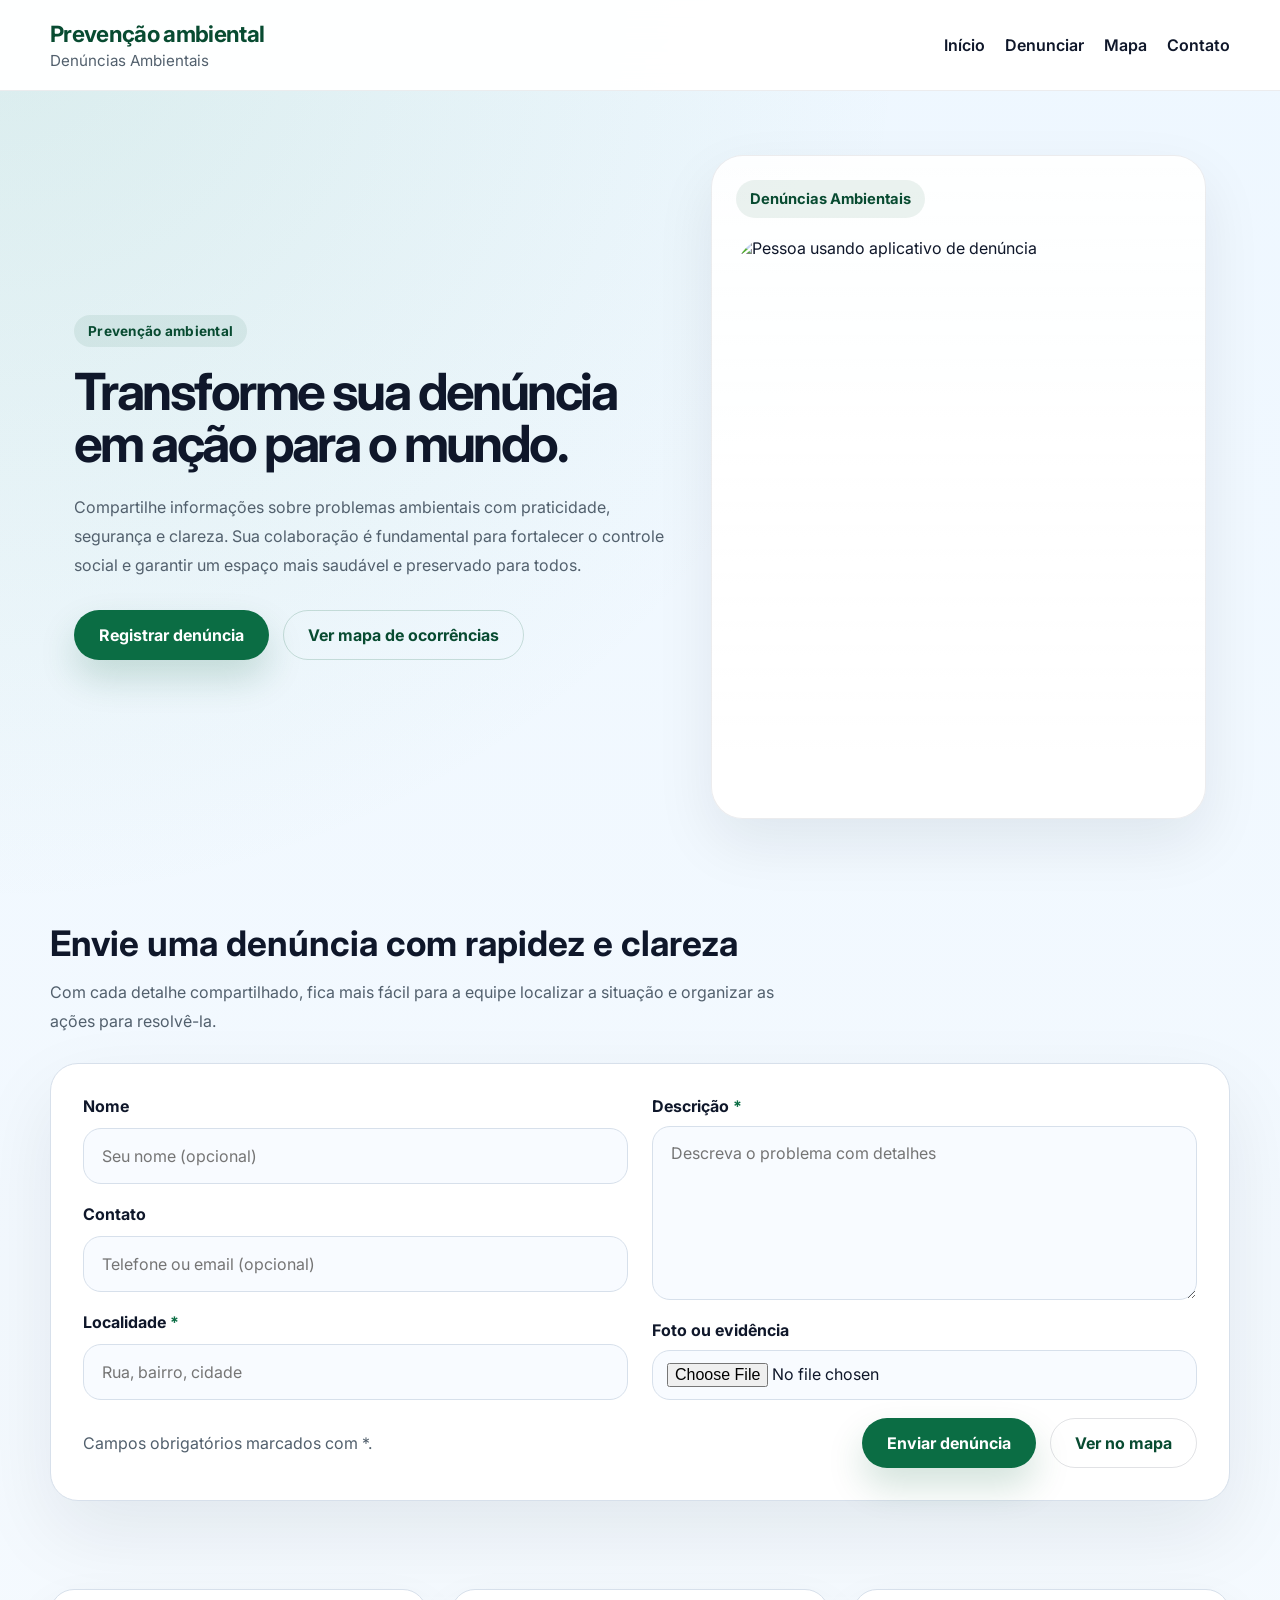
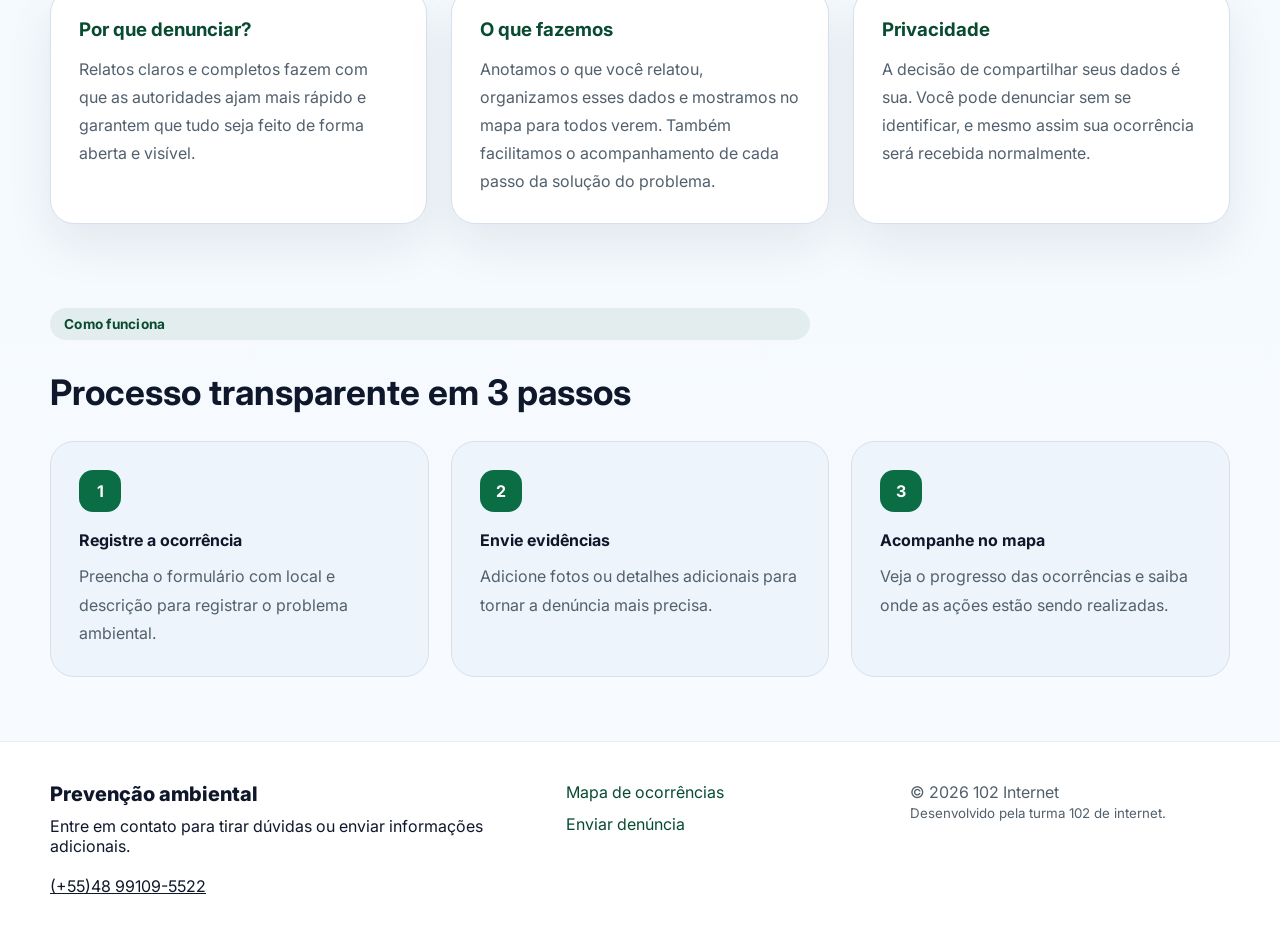
==== index.html @ 796f86c5 "Add files via upload" ====
<!doctype html>
<html lang="pt-BR">
  <head>
    <meta charset="utf-8" />
    <meta name="viewport" content="width=device-width, initial-scale=1" />
    <meta name="description" content="Denuncie problemas ambientais com a plataforma SOS 102. Registre ocorrências, acompanhe ações e visualize no mapa." />
    <title>Prevenção ambiental — Denúncia Ambiental</title>
    <link rel="preconnect" href="https://fonts.googleapis.com" />
    <link rel="preconnect" href="https://fonts.gstatic.com" crossorigin />
    <link href="https://fonts.googleapis.com/css2?family=Inter:wght@400;500;600;700;800&display=swap" rel="stylesheet" />
    <link rel="stylesheet" href="pag.css" />
  </head>
  <body>
    <header class="site-header">
      <div class="container header-inner">
        <a class="brand" href="mapa.html">
          <strong>Prevenção ambiental</strong>
          <span>Denúncias Ambientais</span>
        </a>
        <nav aria-label="Menu principal">
          <ul class="nav-list">
            <li><a href="#hero">Início</a></li>
            <li><a href="#denunciar">Denunciar</a></li>
            <li><a href="mapa.html">Mapa</a></li>
            <li><a href="#contato">Contato</a></li>
          </ul>
        </nav>
      </div>
    </header>

    <main>
      <section id="hero" class="hero-section">
        <div class="container hero-grid">
          <div class="hero-copy">
            <span class="eyebrow">Prevenção ambiental</span>
            <h1>Transforme sua denúncia em ação para o mundo.</h1>
            <p>Compartilhe informações sobre problemas ambientais com praticidade, segurança e clareza. Sua colaboração é fundamental para fortalecer o controle social e garantir um espaço mais saudável e preservado para todos.</p>
            <div class="hero-actions">
                <a class="btn primary" href="#denunciar">Registrar denúncia</a>
                <a class="btn outline" href="mapa.html">Ver mapa de ocorrências</a>
            </div>
          </div>
          <div class="hero-panel" aria-hidden="true">
            <div class="panel-chip">Denúncias Ambientais</div>
            <img src="https://encrypted-tbn0.gstatic.com/images?q=tbn:ANd9GcQopr7oo5r8d6ASJMcEvF2vFW3tY_Xi-Ptfkg&s" alt="Pessoa usando aplicativo de denúncia" />
          </div>
        </div>
      </section>

      <section id="denunciar" class="report-section container">
        <div class="section-header">
          <div>
            
            <h2>Envie uma denúncia com rapidez e clareza</h2>
          </div>
          <p>Com cada detalhe compartilhado, fica mais fácil para a equipe localizar a situação e organizar as ações para resolvê-la.</p>
        </div>

        <form class="report-form" action="/submit-denuncia" method="post" enctype="multipart/form-data" novalidate>
          <div class="form-grid">
            <div class="form-column">
              <div class="form-row">
                <label for="nome">Nome</label>
                <input id="nome" name="nome" type="text" placeholder="Seu nome (opcional)" />
              </div>
              <div class="form-row">
                <label for="contato">Contato</label>
                <input id="contato" name="contato" type="text" placeholder="Telefone ou email (opcional)" />
              </div>
              <div class="form-row">
                <label for="local">Localidade <span>*</span></label>
                <input id="local" name="local" type="text" placeholder="Rua, bairro, cidade" required />
              </div>
            </div>
            <div class="form-column">
              <div class="form-row">
                <label for="descricao">Descrição <span>*</span></label>
                <textarea id="descricao" name="descricao" rows="7" placeholder="Descreva o problema com detalhes" required></textarea>
              </div>
              <div class="form-row">
                <label for="foto">Foto ou evidência</label>
                <input id="foto" name="foto" type="file" accept="image/*" />
              </div>
            </div>
          </div>

          <div class="form-row form-footer">
            <p class="hint">Campos obrigatórios marcados com <span>*</span>.</p>
            <div class="actions">
              <button type="submit" class="btn primary">Enviar denúncia</button>
              <a class="btn ghost" href="mapa.html">Ver no mapa</a>
            </div>
          </div>
        </form>
      </section>

      <section class="info-section container">
        <div class="info-grid">
          <article class="info-card">
            <h3>Por que denunciar?</h3>
            <p>Relatos claros e completos fazem com que as autoridades ajam mais rápido e garantem que tudo seja feito de forma aberta e visível.</p>
          </article>
          <article class="info-card">
            <h3>O que fazemos</h3>
            <p>Anotamos o que você relatou, organizamos esses dados e mostramos no mapa para todos verem. Também facilitamos o acompanhamento de cada passo da solução do problema.</p>
          </article>
          <article class="info-card">
            <h3>Privacidade</h3>
            <p>A decisão de compartilhar seus dados é sua. Você pode denunciar sem se identificar, e mesmo assim sua ocorrência será recebida normalmente.</p>
          </article>
        </div>
      </section>

      <section class="how-it-works container">
        <div class="section-header">
          <span class="eyebrow">Como funciona</span>
          <h2>Processo transparente em 3 passos</h2>
        </div>
        <div class="steps-grid">
          <div class="step-card">
            <strong>1</strong>
            <h4>Registre a ocorrência</h4>
            <p>Preencha o formulário com local e descrição para registrar o problema ambiental.</p>
          </div>
          <div class="step-card">
            <strong>2</strong>
            <h4>Envie evidências</h4>
            <p>Adicione fotos ou detalhes adicionais para tornar a denúncia mais precisa.</p>
          </div>
          <div class="step-card">
            <strong>3</strong>
            <h4>Acompanhe no mapa</h4>
            <p>Veja o progresso das ocorrências e saiba onde as ações estão sendo realizadas.</p>
          </div>
        </div>
      </section>
    </main>

    <footer class="site-footer" id="contato">
      <div class="container footer-grid">
        <div>
          <p class="footer-brand">Prevenção ambiental</p>
          <p>Entre em contato para tirar dúvidas ou enviar informações adicionais.</p>
          <br>
          <p><a href="https://wa.me/5548991095522" target="_blank" rel="noopener noreferrer">(+55)48 99109-5522</a></p>
        </div>
        <div class="footer-links">
          <a href="mapa.html">Mapa de ocorrências</a>
          <a href="#denunciar">Enviar denúncia</a>
        </div>
        <div class="footer-meta">
          <p>&copy; <span id="ano"></span> 102 Internet</p>
          <small>Desenvolvido pela turma 102 de internet.</small>
        </div>
      </div>
    </footer>

    <div class="toast" role="status" aria-live="polite"></div>

    <script>
      const ano = document.getElementById('ano');
      ano.textContent = new Date().getFullYear();

      const form = document.querySelector('.report-form');
      const toast = document.querySelector('.toast');
      const endpoint = window.location.protocol === 'file:'
        ? 'http://localhost:8000/submit-denuncia'
        : new URL('/submit-denuncia', window.location.href).href;

      function mostrarMensagem(mensagem, duracao = 4000) {
        toast.textContent = mensagem;
        toast.classList.add('toast-show');
        setTimeout(() => toast.classList.remove('toast-show'), duracao);
      }

      form.addEventListener('submit', async (event) => {
        event.preventDefault();
        
        const requiredFields = [...form.querySelectorAll('[required]')];
        const allValid = requiredFields.every((field) => field.checkValidity());

        if (!allValid) {
          mostrarMensagem('Por favor, preencha todos os campos obrigatórios.');
          return;
        }

        const formData = new FormData(form);
        const submitBtn = form.querySelector('button[type="submit"]');
        const originalText = submitBtn.textContent;
        submitBtn.disabled = true;
        submitBtn.textContent = 'Enviando...';

        try {
          const controller = new AbortController();
          const timeoutId = setTimeout(() => controller.abort(), 30000); // 30 segundos

          const response = await fetch(endpoint, {
            method: 'POST',
            body: formData,
            signal: controller.signal
          });

          clearTimeout(timeoutId);

          let result;
          try {
            result = await response.json();
          } catch (e) {
            throw new Error('Resposta inválida do servidor.');
          }

          if (!response.ok || !result.success) {
            throw new Error(result.message || 'Erro ao enviar a denúncia.');
          }

          form.reset();
          mostrarMensagem('✓ ' + result.message);
        } catch (error) {
          let mensagemErro = 'Erro ao enviar a denúncia.';
          
          if (error.name === 'AbortError') {
            mensagemErro = 'Tempo limite excedido. Verifique sua conexão e tente novamente.';
          } else if (error instanceof TypeError && error.message.includes('fetch')) {
            mensagemErro = 'Erro de conexão. Verifique se o servidor está rodando em http://localhost:8000';
          } else {
            mensagemErro = error.message;
          }
          
          console.error('Erro ao enviar denúncia:', error);
          mostrarMensagem('✗ ' + mensagemErro);
        } finally {
          submitBtn.disabled = false;
          submitBtn.textContent = originalText;
        }
      });

      // Verifica conexão com o servidor ao carregar a página
      window.addEventListener('load', async () => {
        try {
          const response = await fetch(endpoint, {
            method: 'OPTIONS',
            signal: AbortSignal.timeout(5000)
          });
          console.log('✓ Servidor está online');
        } catch (error) {
          console.warn('⚠️ Servidor pode estar offline:', error.message);
        }
      });
    </script>
  </body>
</html>
---- pag.css ----
:root {
  --bg: #f4f8ff;
  --surface: #ffffff;
  --surface-strong: #eef4fb;
  --accent: #0b6d44;
  --accent-soft: #42a16d;
  --accent-dark: #084b31;
  --text: #0f172a;
  --muted: #52606d;
  --border: #d7e0eb;
  --shadow: 0 24px 60px rgba(15, 23, 42, 0.08);
  --radius: 22px;
  --radius-sm: 14px;
  --max-width: 1180px;
}

* {
  box-sizing: border-box;
  margin: 0;
  padding: 0;
}

html {
  scroll-behavior: smooth;
}

body {
  min-height: 100%;
  font-family: 'Inter', system-ui, -apple-system, BlinkMacSystemFont, 'Segoe UI', sans-serif;
  background: radial-gradient(circle at top left, rgba(66, 161, 109, 0.12), transparent 32%),
    linear-gradient(180deg, #eef7ff 0%, #f8fbfe 100%);
  color: var(--text);
}

img {
  max-width: 100%;
  display: block;
}

a {
  color: inherit;
}

button,
input,
textarea {
  font: inherit;
}

.container {
  width: min(100%, var(--max-width));
  margin: 0 auto;
  padding: 0 24px;
}

.site-header {
  position: sticky;
  top: 0;
  z-index: 10;
  background: rgba(255, 255, 255, 0.96);
  backdrop-filter: blur(16px);
  border-bottom: 1px solid rgba(15, 23, 42, 0.08);
}

.header-inner {
  display: flex;
  align-items: center;
  justify-content: space-between;
  gap: 24px;
  padding: 20px 0;
}

.brand {
  display: inline-flex;
  flex-direction: column;
  gap: 4px;
  text-decoration: none;
}

.brand strong {
  font-size: 1.4rem;
  letter-spacing: -0.03em;
  color: var(--accent-dark);
}

.brand span {
  color: var(--muted);
  font-size: 0.95rem;
}

.nav-list {
  list-style: none;
  display: flex;
  flex-wrap: wrap;
  align-items: center;
  gap: 20px;
}

.nav-list a {
  text-decoration: none;
  color: var(--text);
  font-weight: 600;
  transition: color 0.2s ease;
}

.nav-list a:hover {
  color: var(--accent);
}

.hero-section {
  padding: 64px 0 44px;
}

.hero-grid {
  display: grid;
  gap: 32px;
  align-items: center;
  grid-template-columns: minmax(0, 1.1fr) minmax(360px, 0.9fr);
}

.eyebrow {
  display: inline-flex;
  align-items: center;
  padding: 8px 14px;
  border-radius: 999px;
  background: rgba(6, 95, 58, 0.08);
  color: var(--accent-dark);
  font-size: 0.85rem;
  font-weight: 700;
  letter-spacing: 0.02em;
  margin-bottom: 18px;
}

.hero-copy h1 {
  font-size: clamp(2.7rem, 4vw, 4.2rem);
  line-height: 1.02;
  letter-spacing: -0.05em;
  margin-bottom: 24px;
  max-width: 680px;
}

.hero-copy p {
  max-width: 620px;
  color: var(--muted);
  line-height: 1.8;
  margin-bottom: 30px;
}

.hero-actions {
  display: flex;
  flex-wrap: wrap;
  gap: 14px;
}

.hero-panel {
  background: linear-gradient(180deg, rgba(255, 255, 255, 0.9), #ffffff 90%);
  border: 1px solid rgba(15, 23, 42, 0.08);
  border-radius: 32px;
  padding: 24px;
  box-shadow: var(--shadow);
}

.panel-chip {
  display: inline-flex;
  padding: 10px 14px;
  border-radius: 999px;
  background: rgba(6, 95, 58, 0.08);
  color: var(--accent-dark);
  font-size: 0.92rem;
  font-weight: 700;
  margin-bottom: 20px;
}

.hero-panel img {
  width: 100%;
  border-radius: 34px;
  aspect-ratio: 4 / 5;
  object-fit: cover;
}

.report-section {
  padding: 60px 0 48px;
}

.section-header {
  display: grid;
  gap: 14px;
  max-width: 760px;
  margin-bottom: 28px;
}

.section-header h2 {
  font-size: 2.2rem;
  line-height: 1.15;
}

.section-header p {
  color: var(--muted);
  line-height: 1.8;
}

.report-form {
  background: var(--surface);
  border: 1px solid var(--border);
  border-radius: 28px;
  padding: 32px;
  box-shadow: 0 32px 80px rgba(15, 23, 42, 0.08);
}

.form-grid {
  display: grid;
  gap: 24px;
  grid-template-columns: repeat(2, minmax(0, 1fr));
}

.form-column {
  display: grid;
  gap: 20px;
}

.form-row {
  display: grid;
  gap: 10px;
}

.form-row label {
  font-weight: 700;
  color: var(--text);
}

.form-row label span {
  color: var(--accent);
}

.form-row input[type='text'],
.form-row input[type='file'],
.form-row textarea {
  width: 100%;
  border: 1px solid var(--border);
  border-radius: 18px;
  padding: 16px 18px;
  color: var(--text);
  background: #f8fbff;
  transition: border-color 0.2s ease, box-shadow 0.2s ease;
}

.form-row textarea {
  resize: vertical;
  min-height: 170px;
}

.form-row input[type='file'] {
  padding: 12px 14px;
}

.form-row input:focus,
.form-row textarea:focus,
.form-row select:focus {
  outline: none;
  border-color: rgba(6, 95, 58, 0.35);
  box-shadow: 0 0 0 4px rgba(66, 161, 109, 0.16);
}

.form-footer {
  align-items: center;
  gap: 18px;
  margin-top: 18px;
  display: flex;
  justify-content: space-between;
  flex-wrap: wrap;
}

.hint {
  color: var(--muted);
}

.actions {
  display: flex;
  flex-wrap: wrap;
  gap: 14px;
}

.btn {
  display: inline-flex;
  align-items: center;
  justify-content: center;
  gap: 8px;
  padding: 14px 24px;
  border-radius: 999px;
  font-weight: 700;
  text-decoration: none;
  border: 1px solid transparent;
  transition: transform 0.18s ease, box-shadow 0.18s ease, background-color 0.18s ease, color 0.18s ease;
}

.btn.primary {
  background: var(--accent);
  color: #fff;
  box-shadow: 0 18px 36px rgba(6, 95, 58, 0.18);
}

.btn.primary:hover {
  transform: translateY(-2px);
  background: var(--accent-dark);
}

.btn.outline {
  background: transparent;
  color: var(--accent-dark);
  border-color: rgba(6, 95, 58, 0.18);
}

.btn.ghost {
  background: transparent;
  color: var(--accent-dark);
  border-color: rgba(15, 23, 42, 0.12);
}

.btn:hover {
  transform: translateY(-2px);
}

.info-section {
  padding: 40px 0 36px;
}

.info-grid {
  display: grid;
  gap: 24px;
  grid-template-columns: repeat(3, minmax(0, 1fr));
}

.info-card {
  background: var(--surface);
  padding: 28px;
  border-radius: 24px;
  border: 1px solid var(--border);
  box-shadow: 0 22px 48px rgba(15, 23, 42, 0.08);
}

.info-card h3 {
  margin-bottom: 14px;
  color: var(--accent-dark);
}

.info-card p {
  color: var(--muted);
  line-height: 1.75;
}

.how-it-works {
  padding: 48px 0 64px;
}

.steps-grid {
  display: grid;
  gap: 22px;
  grid-template-columns: repeat(3, minmax(0, 1fr));
}

.step-card {
  background: var(--surface-strong);
  border: 1px solid var(--border);
  border-radius: 24px;
  padding: 28px;
  transition: transform 0.2s ease, box-shadow 0.2s ease;
}

.step-card:hover {
  transform: translateY(-6px);
  box-shadow: 0 28px 48px rgba(15, 23, 42, 0.08);
}

.step-card strong {
  display: inline-flex;
  width: 42px;
  height: 42px;
  border-radius: 14px;
  align-items: center;
  justify-content: center;
  color: #fff;
  background: var(--accent);
  margin-bottom: 18px;
}

.step-card h4 {
  margin-bottom: 12px;
}

.step-card p {
  color: var(--muted);
  line-height: 1.8;
}

.site-footer {
  background: #fff;
  border-top: 1px solid rgba(15, 23, 42, 0.08);
}

.footer-grid {
  display: grid;
  gap: 24px;
  grid-template-columns: minmax(0, 1fr) minmax(180px, 320px) minmax(220px, 320px);
  align-items: start;
  padding: 40px 0;
}

.footer-brand {
  font-weight: 800;
  font-size: 1.25rem;
  margin-bottom: 10px;
}

.footer-links {
  display: flex;
  flex-direction: column;
  gap: 12px;
}

.footer-links a {
  color: var(--accent-dark);
  text-decoration: none;
}

.footer-links a:hover {
  text-decoration: underline;
}

.footer-meta p,
.footer-meta small {
  color: var(--muted);
}

.toast {
  position: fixed;
  left: 50%;
  bottom: 28px;
  transform: translateX(-50%) translateY(16px);
  padding: 16px 20px;
  border-radius: 18px;
  background: rgba(15, 23, 42, 0.92);
  color: #fff;
  opacity: 0;
  pointer-events: none;
  transition: opacity 0.25s ease, transform 0.25s ease;
  max-width: min(90%, 420px);
  text-align: center;
}

.toast-show {
  opacity: 1;
  transform: translateX(-50%) translateY(0);
}

@media (max-width: 980px) {
  .hero-grid,
  .form-grid,
  .info-grid,
  .steps-grid,
  .footer-grid {
    grid-template-columns: 1fr;
  }

  .hero-panel {
    padding: 22px;
  }
}

@media (max-width: 640px) {
  .container {
    padding: 0 18px;
  }

  .header-inner {
    flex-direction: column;
    align-items: flex-start;
  }

  .hero-copy h1 {
    font-size: 2.4rem;
  }

  .form-footer {
    flex-direction: column;
    align-items: stretch;
  }

  .actions {
    justify-content: stretch;
  }
}
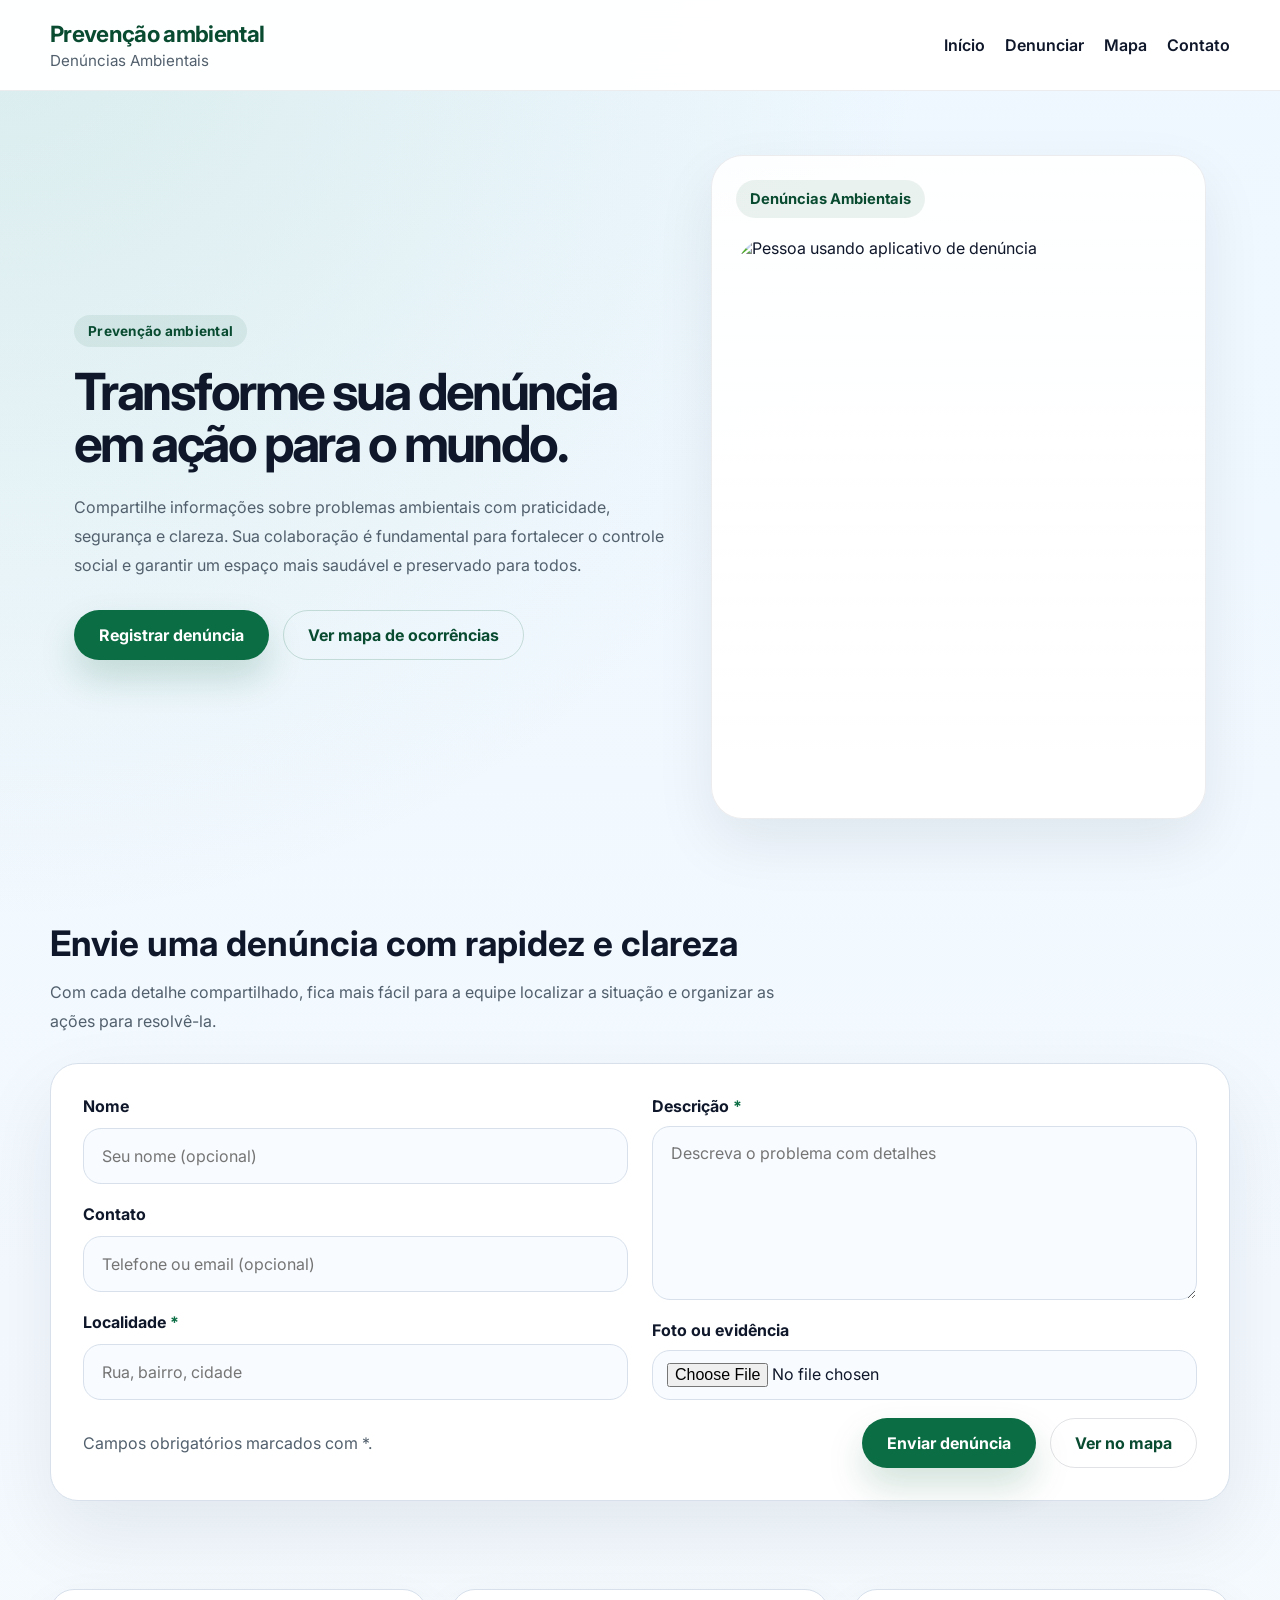
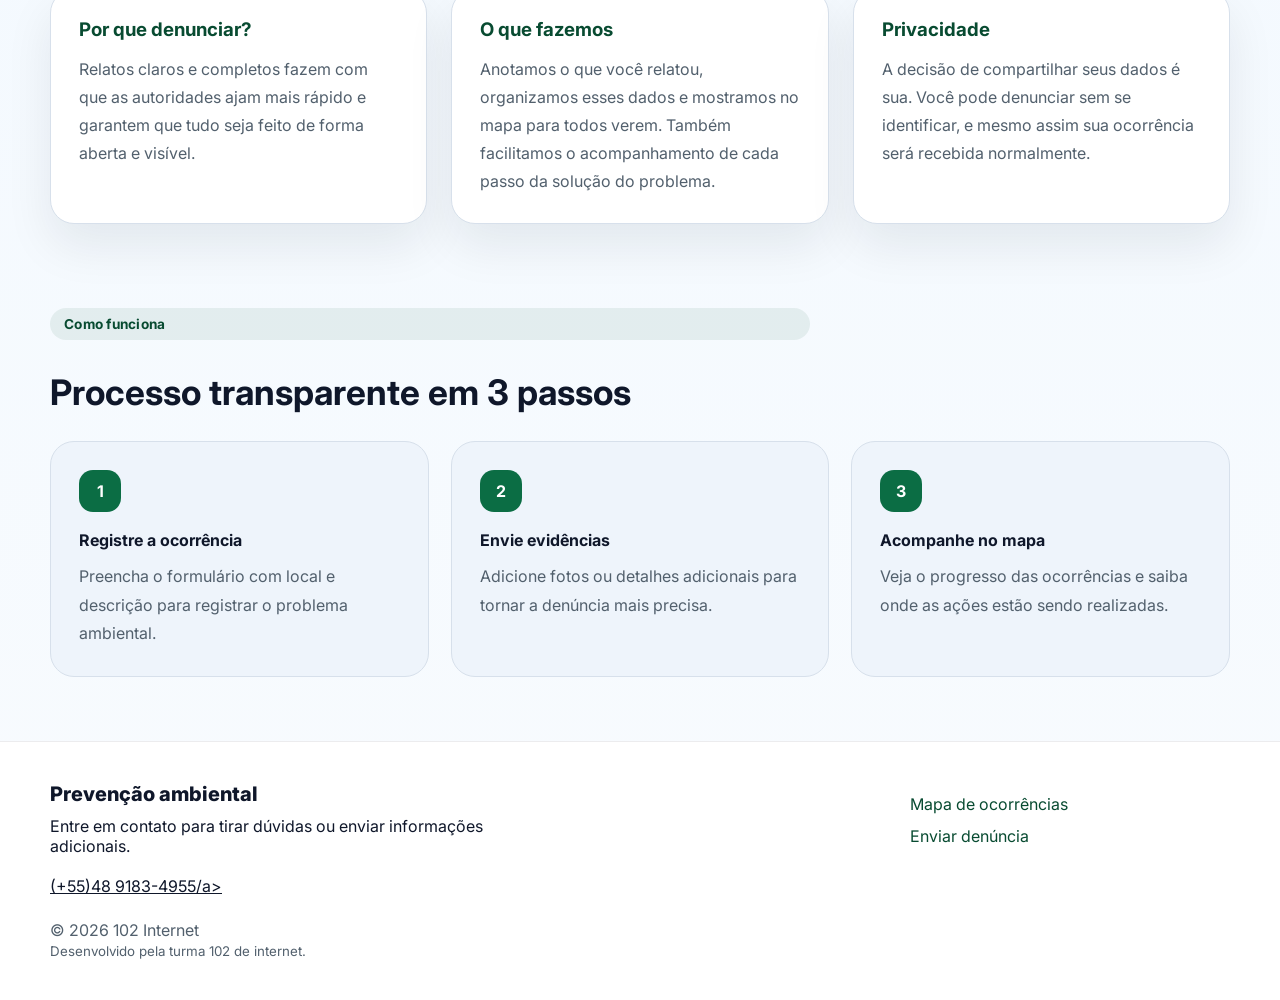
==== commit feb8d7a0: "Fix HTML encoding issues in index.html" ====
--- a/index.html
+++ b/index.html
@@ -142,7 +142,7 @@
           <p class="footer-brand">Prevenção ambiental</p>
           <p>Entre em contato para tirar dúvidas ou enviar informações adicionais.</p>
           <br>
-          <p><a href="https://wa.me/5548991095522" target="_blank" rel="noopener noreferrer">(+55)48 99109-5522</a></p>
+          <p><a href="https://wa.me/554891834955" target="_blank" rel="noopener noreferrer">(+55)48 9183-4955/a></p>
         </div>
         <div class="footer-links">
           <a href="mapa.html">Mapa de ocorrências</a>
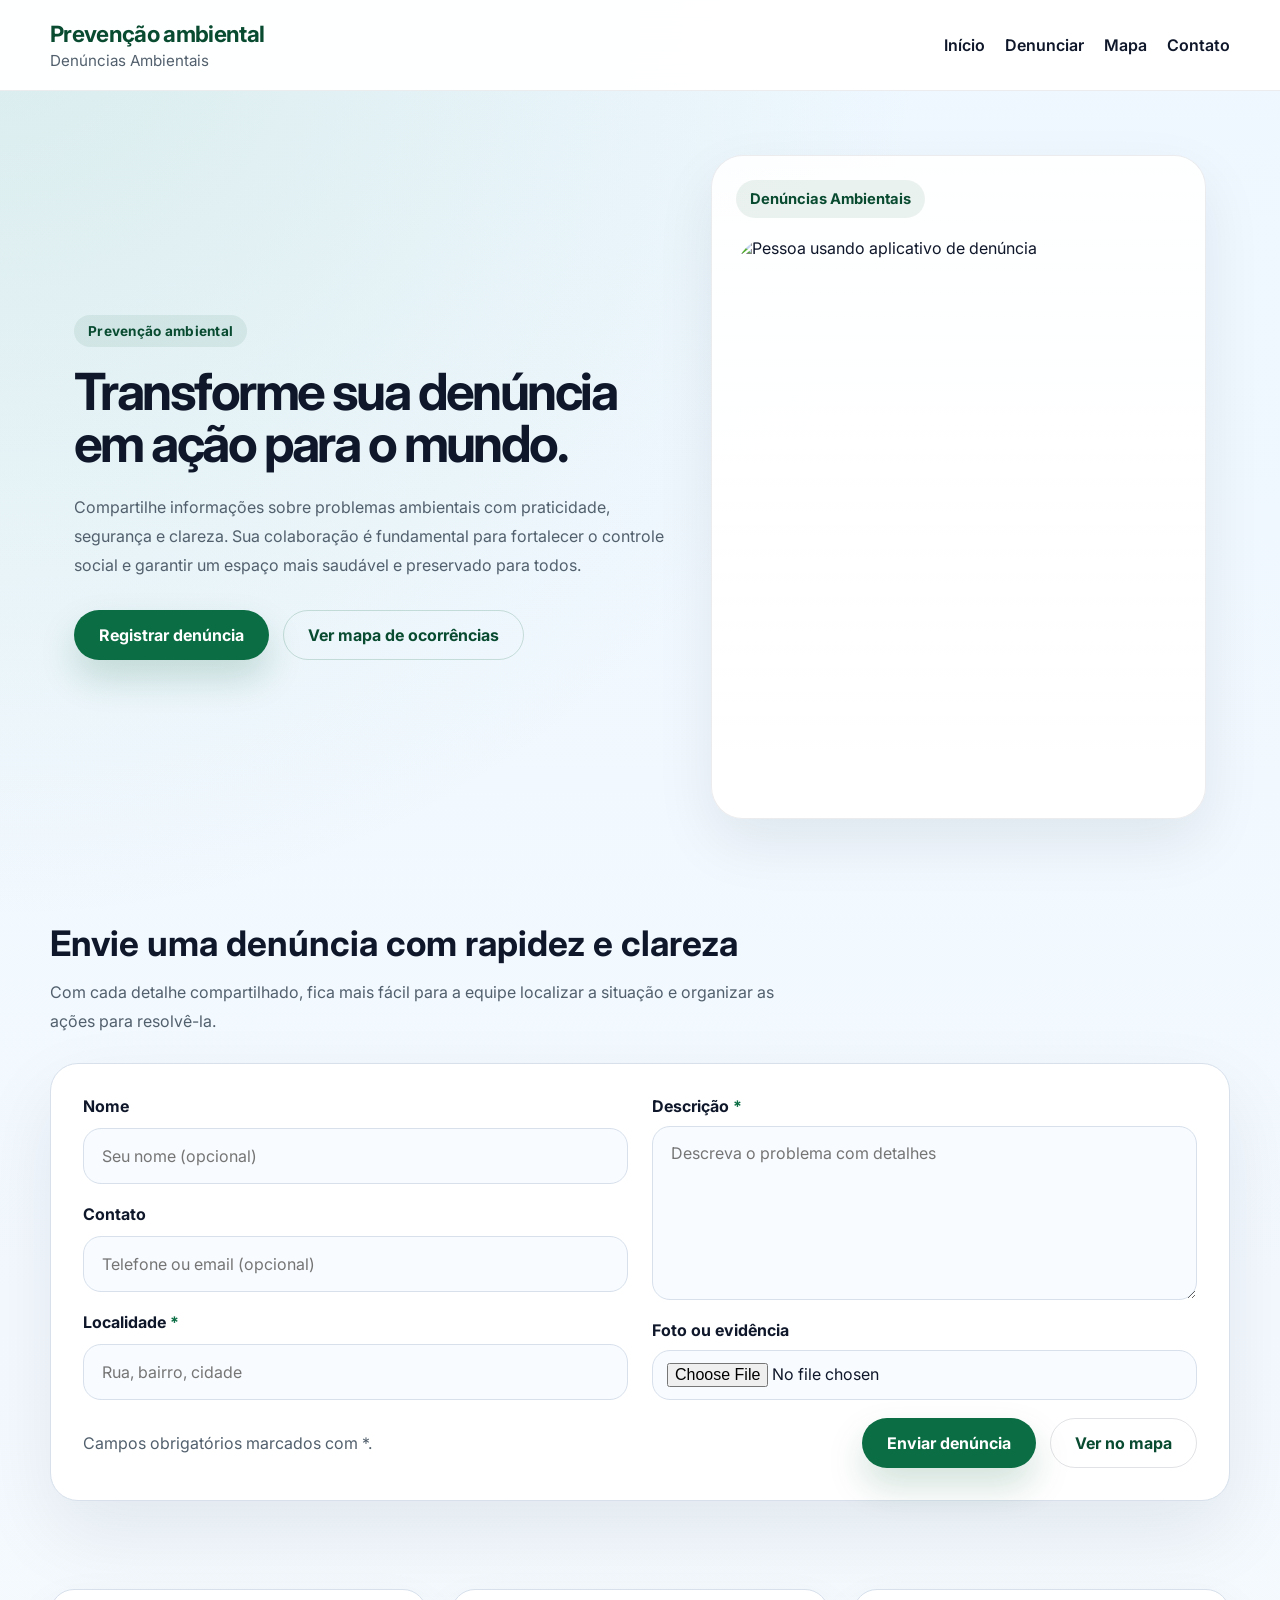
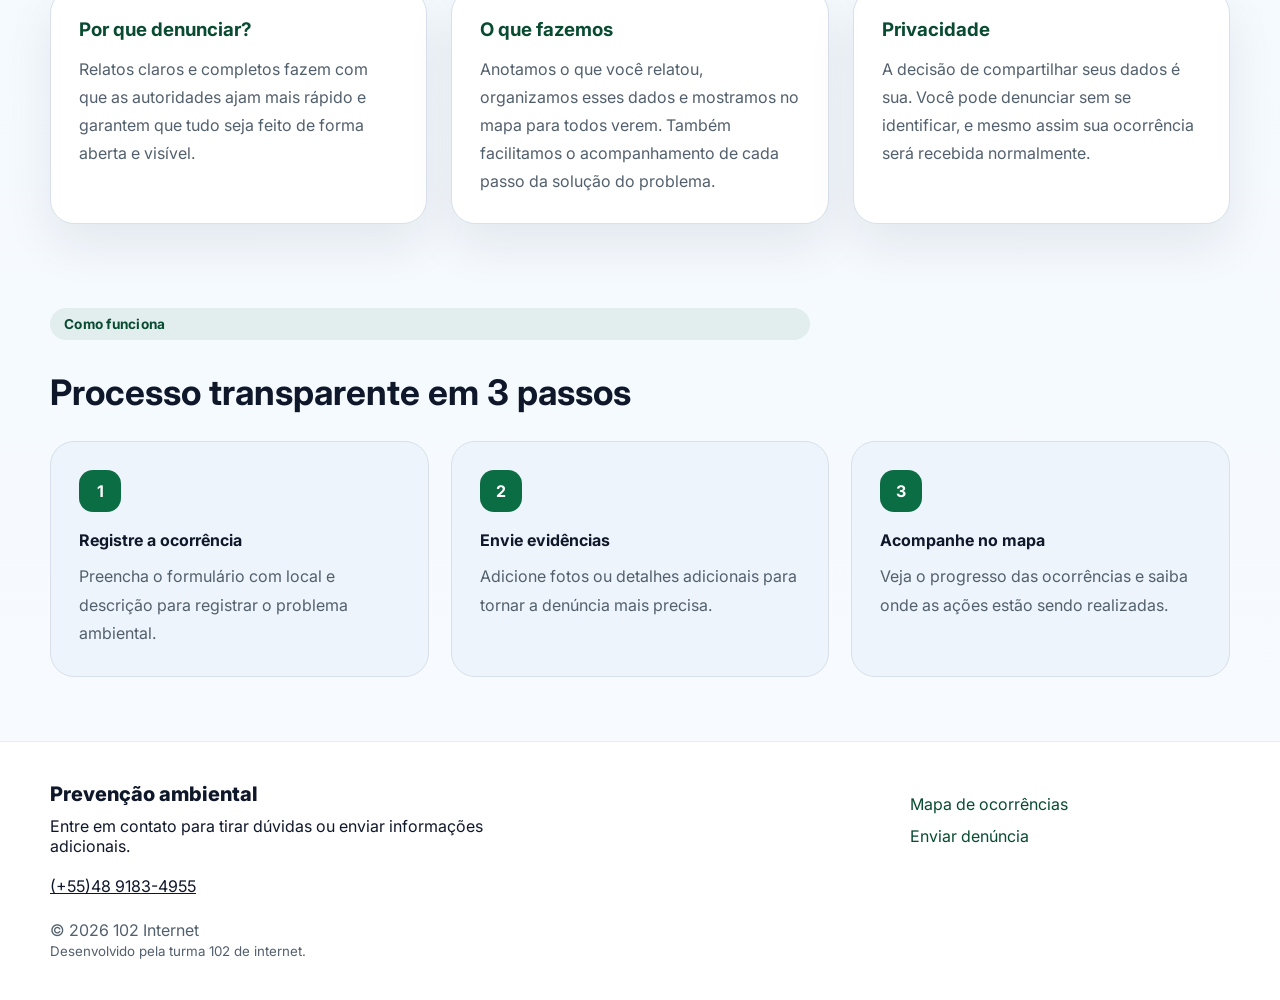
==== commit f483ac34: "Fix HTML encoding issues in index.html" ====
--- a/index.html
+++ b/index.html
@@ -142,7 +142,7 @@
           <p class="footer-brand">Prevenção ambiental</p>
           <p>Entre em contato para tirar dúvidas ou enviar informações adicionais.</p>
           <br>
-          <p><a href="https://wa.me/554891834955" target="_blank" rel="noopener noreferrer">(+55)48 9183-4955/a></p>
+          <p><a href="https://wa.me/554891834955" target="_blank" rel="noopener noreferrer">(+55)48 9183-4955</p>
         </div>
         <div class="footer-links">
           <a href="mapa.html">Mapa de ocorrências</a>
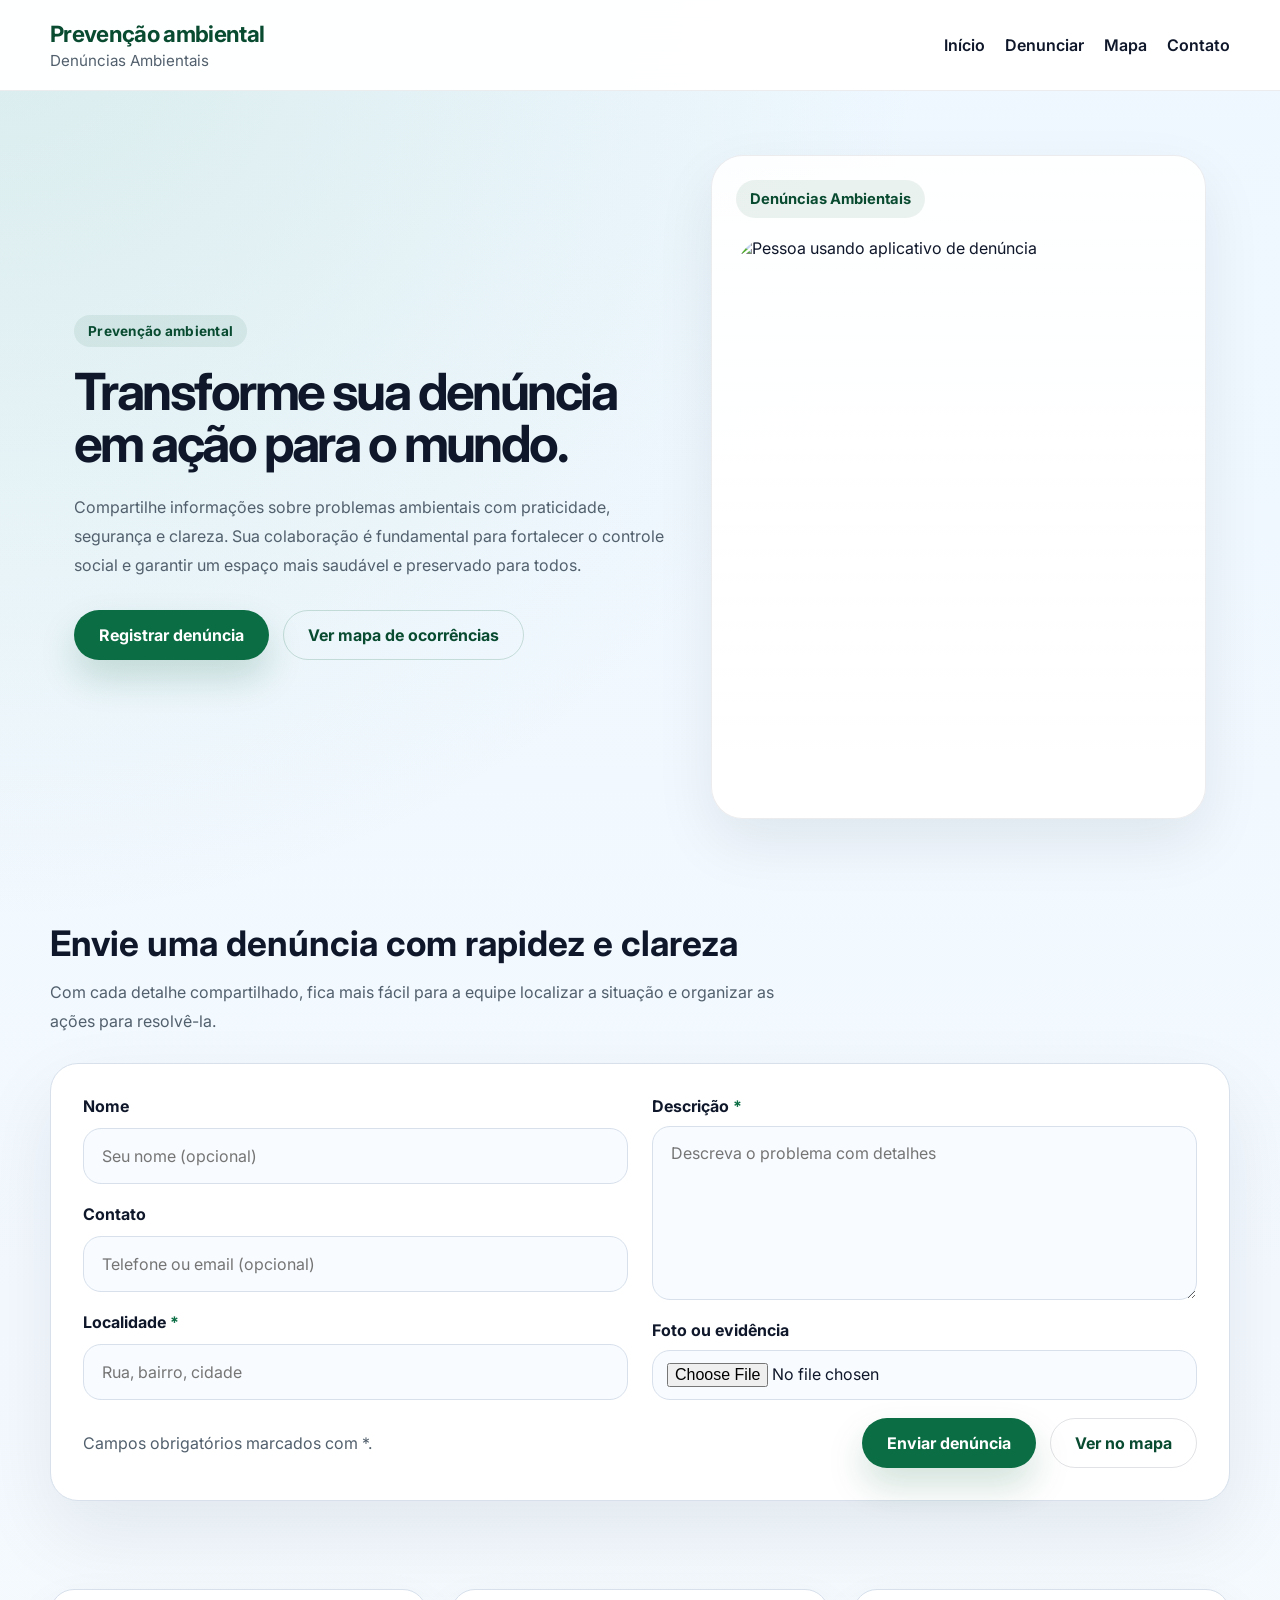
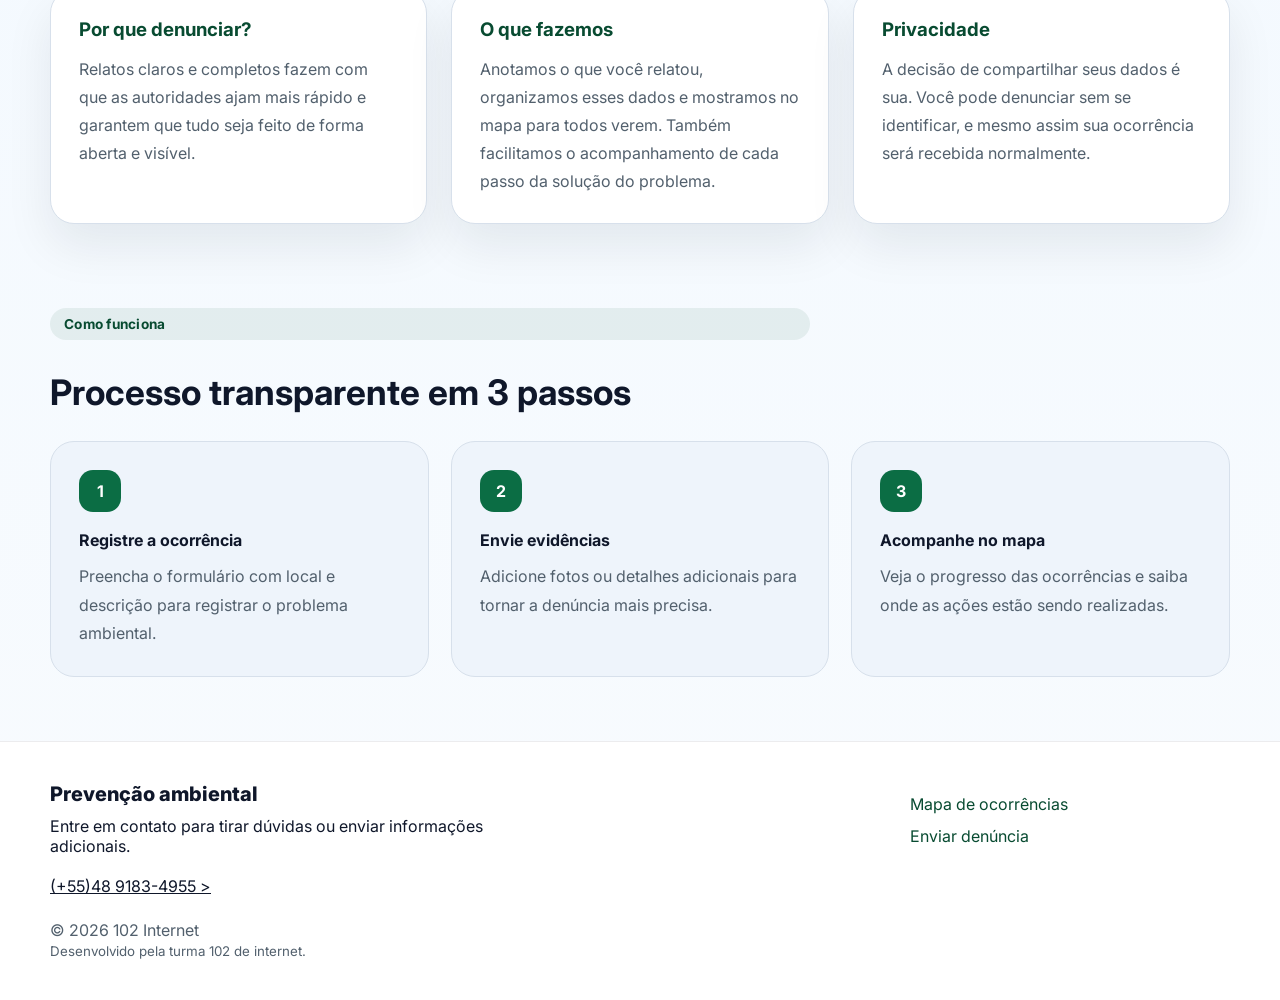
==== commit 1d2e74c1: "Update index.html" ====
--- a/index.html
+++ b/index.html
@@ -142,7 +142,7 @@
           <p class="footer-brand">Prevenção ambiental</p>
           <p>Entre em contato para tirar dúvidas ou enviar informações adicionais.</p>
           <br>
-          <p><a href="https://wa.me/554891834955" target="_blank" rel="noopener noreferrer">(+55)48 9183-4955</p>
+          <p><a href="https://wa.me/554891834955" target="_blank" rel="noopener noreferrer">(+55)48 9183-4955 ></p>
         </div>
         <div class="footer-links">
           <a href="mapa.html">Mapa de ocorrências</a>
